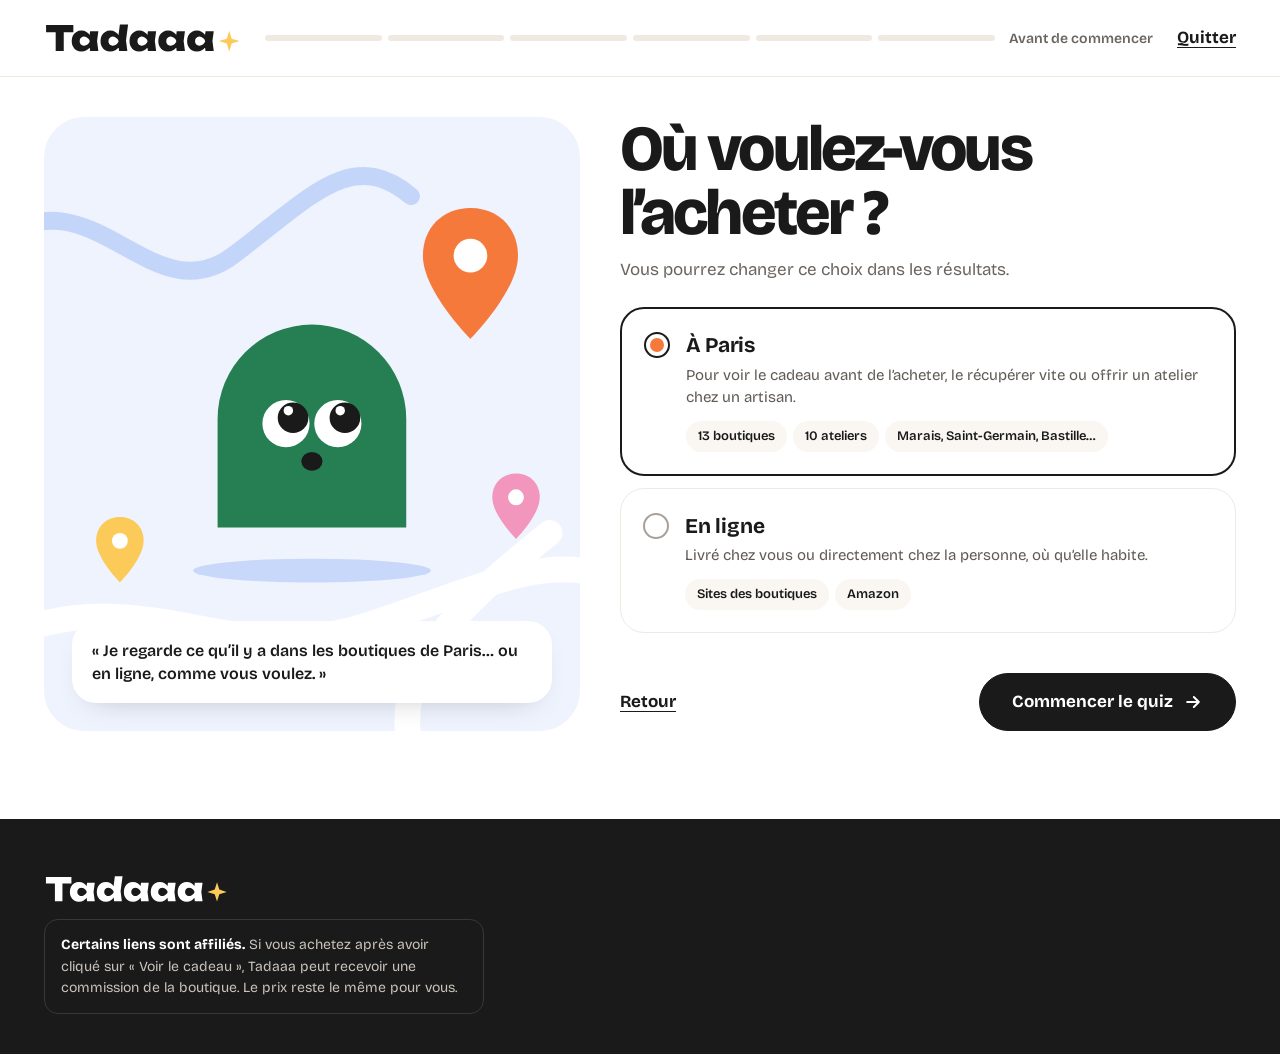
==== quiz.html @ 26365021 "Add files via upload" ====
<!doctype html>
<html lang="fr">
<head>
<meta charset="utf-8">
<meta name="viewport" content="width=device-width, initial-scale=1">
<title>Tadaaa · Le quiz</title>
<link rel="icon" href="data:image/svg+xml,%3Csvg xmlns='http://www.w3.org/2000/svg' viewBox='0 0 24 24'%3E%3Cpath d='M12 1l2.6 8.4L23 12l-8.4 2.6L12 23l-2.6-8.4L1 12l8.4-2.6z' fill='%23FCCA59'/%3E%3C/svg%3E">
<link rel="preconnect" href="https://fonts.googleapis.com">
<link rel="preconnect" href="https://fonts.gstatic.com" crossorigin>
<link rel="stylesheet" href="https://fonts.googleapis.com/css2?family=Bricolage+Grotesque:opsz,wght@12..96,400;12..96,500;12..96,600;12..96,700;12..96,800&display=swap">
<link rel="stylesheet" href="assets/css/style.css">
</head>
<body>

<header class="entete entete--parcours">
  <div class="conteneur entete__barre">
    <a class="logo" href="index.html"><img src="assets/img/logo.svg" alt="Tadaaa, retour à l’accueil" width="190" height="30"></a>
    <div class="progression" style="--etapes:6">
      <div class="progression__pistes" id="pistes" aria-hidden="true"><span></span><span></span><span></span><span></span><span></span><span></span></div>
      <span class="progression__texte" id="progression-texte" aria-live="polite">Question 1 sur 6</span>
    </div>
    <a class="lien-souligne" href="index.html">Quitter</a>
  </div>
</header>

<main class="conteneur parcours">
  <div class="scene" id="scene" aria-hidden="true">
    <svg viewBox="0 0 560 600" preserveAspectRatio="xMidYMid slice"><path id="scene-ruban" d="M-30 470C70 400 150 540 250 460S420 340 600 420" fill="none" stroke="#FCCA59" stroke-width="40" stroke-linecap="round"/></svg>
    <span data-perso="eclat" data-couleur="orange" class="flotte flotte--2" style="left:7%;top:8%;width:16%"></span>
    <span data-perso="fleur" data-couleur="rose" class="flotte flotte--3" style="right:8%;top:9%;width:16%"></span>
    <span data-perso="croix" data-couleur="vert" class="flotte" style="right:10%;top:52%;width:12%"></span>
    <span id="scene-perso" class="flotte scene__heros" style="left:27%;top:24%;width:46%"></span>
    <p class="bulle" id="scene-bulle"></p>
  </div>

  <section class="panneau" id="panneau" aria-labelledby="question-titre">
    <div class="panneau__resume" id="resume"></div>
    <h1 id="question-titre" tabindex="-1"></h1>
    <p class="panneau__sous-titre" id="question-sous-titre"></p>
    <div id="question-choix"></div>
    <div class="panneau__pied">
      <button type="button" class="lien-souligne" id="btn-precedent">Question précédente</button>
      <div style="display:flex;flex-wrap:wrap;gap:16px;align-items:center">
        <button type="button" class="lien-souligne" id="btn-passer" hidden></button>
        <button type="button" class="btn btn--grand" id="btn-suivant">Continuer <svg width="20" height="20" viewBox="0 0 24 24" fill="none" stroke="currentColor" stroke-width="2.4" stroke-linecap="round" stroke-linejoin="round" aria-hidden="true"><path d="M5 12h14M13 6l6 6-6 6"/></svg></button>
      </div>
    </div>
  </section>
</main>

<footer class="pied pied--compact">
  <div class="conteneur pied__haut">
    <div class="pied__marque">
      <img src="assets/img/logo-blanc.svg" alt="Tadaaa" width="180" height="28">
      <p class="pied__mention"><strong>Certains liens sont affiliés.</strong> Si vous achetez après avoir cliqué sur «&nbsp;Voir le cadeau&nbsp;», Tadaaa peut recevoir une commission de la boutique. Le prix reste le même pour vous.</p>
    </div>
  </div>
</footer>

<script src="assets/js/commun.js"></script>
<script src="assets/js/quiz.js"></script>
</body>
</html>
---- assets/css/style.css ----
/* =========================================================
   Tadaaa · feuille de style commune
   ========================================================= */

:root {
  --bleu: #99B7F5;
  --vert: #267F53;
  --orange: #F5793B;
  --rose: #F296BD;
  --jaune: #FCCA59;

  --bleu-pale: #EEF3FE;
  --vert-pale: #E6F1EB;
  --orange-pale: #FEEEE5;
  --rose-pale: #FDEDF4;
  --jaune-pale: #FFF6DF;

  --vert-texte: #1D6343;
  --bleu-texte: #2F55A8;

  --encre: #1A1A1A;
  --texte-2: #5F5A54;
  --texte-3: #6B6560;
  --ligne: #EFE9E1;
  --ligne-2: #E2DBD1;
  --creme: #FAF7F2;
  --blanc: #FFFFFF;

  --rayon-s: 14px;
  --rayon-m: 24px;
  --rayon-l: 40px;
  --ombre: 0 18px 40px -24px rgba(26, 26, 26, .28);
  --largeur: 1240px;
  --police: 'Bricolage Grotesque', 'Helvetica Neue', Arial, sans-serif;
}

*, *::before, *::after { box-sizing: border-box; }
html { -webkit-text-size-adjust: 100%; scroll-behavior: smooth; }
body {
  margin: 0;
  background: var(--blanc);
  color: var(--encre);
  font-family: var(--police);
  font-size: 17px;
  line-height: 1.5;
  -webkit-font-smoothing: antialiased;
}
img, svg { display: block; max-width: 100%; }
a { color: inherit; }
a:hover { color: var(--orange); }
button, input, select { font: inherit; color: inherit; }
:focus-visible { outline: 3px solid var(--bleu); outline-offset: 3px; border-radius: 6px; }
h1, h2, h3 { margin: 0; letter-spacing: -0.035em; line-height: 1.02; font-weight: 800; }
p { margin: 0; }
.sr-only { position: absolute; width: 1px; height: 1px; overflow: hidden; clip: rect(0 0 0 0); white-space: nowrap; }

.conteneur { max-width: var(--largeur); margin: 0 auto; padding: 0 24px; }
@media (max-width: 600px) { .conteneur { padding: 0 16px; } }

/* ---------- Boutons ---------- */
.btn {
  display: inline-flex; align-items: center; justify-content: center; gap: 10px;
  min-height: 52px; padding: 0 26px; border-radius: 999px;
  border: 1px solid var(--encre); background: var(--encre); color: var(--blanc);
  font-weight: 700; font-size: 16px; text-decoration: none; cursor: pointer;
  transition: transform .15s ease, background .15s ease;
}
.btn:hover { color: var(--blanc); background: #333; transform: translateY(-1px); }
.btn:disabled { opacity: .35; cursor: not-allowed; transform: none; }
.btn--grand { min-height: 58px; padding: 0 32px; font-size: 17px; }
.btn--petit { min-height: 44px; padding: 0 18px; font-size: 15px; }
.btn--plein { width: 100%; }
.btn--contour { background: var(--blanc); color: var(--encre); border-color: var(--ligne-2); }
.btn--contour:hover { background: var(--creme); color: var(--encre); }
.btn svg { flex: none; }
.lien-souligne { font-weight: 700; text-underline-offset: 4px; background: none; border: 0; padding: 0; cursor: pointer; text-decoration: underline; }

/* ---------- Pastilles ---------- */
.pastille {
  display: inline-flex; align-items: center; gap: 6px;
  padding: 6px 12px; border-radius: 999px; background: var(--creme);
  font-size: 13px; font-weight: 600; text-decoration: none; white-space: nowrap;
}
.pastille--vert { background: var(--vert-pale); color: var(--vert-texte); font-weight: 700; }
.pastille--bleu { background: var(--bleu-pale); color: var(--bleu-texte); font-weight: 700; }
.pastille--jaune { background: var(--jaune-pale); }
.pastille--blanc { background: var(--blanc); }
a.pastille:hover { color: inherit; filter: brightness(.97); }

/* ---------- En-tête ---------- */
.entete { background: var(--blanc); border-bottom: 1px solid var(--ligne); position: relative; z-index: 5; }
.entete__barre { display: flex; align-items: center; gap: 24px; min-height: 76px; flex-wrap: wrap; padding-top: 12px; padding-bottom: 12px; }
.logo { display: inline-flex; flex: none; }
.logo img { height: 30px; width: auto; }
.entete__nav { display: flex; gap: 28px; margin-left: auto; font-weight: 600; font-size: 15px; }
.entete__nav a { text-decoration: none; }
.entete__actions { display: flex; align-items: center; gap: 10px; }
@media (max-width: 900px) { .entete__nav { display: none; } .entete__actions { margin-left: auto; } }
@media (max-width: 600px) { .logo img { height: 24px; } }

/* barre de progression du parcours */
.progression { flex: 1 1 280px; min-width: 0; display: flex; align-items: center; gap: 14px; }
.progression__pistes { flex: 1; display: grid; grid-template-columns: repeat(var(--etapes, 6), minmax(0, 1fr)); gap: 6px; }
.progression__pistes span { height: 6px; border-radius: 3px; background: var(--ligne); transition: background .3s ease; }
.progression__texte { font-weight: 600; font-size: 14px; color: var(--texte-3); white-space: nowrap; }
@media (max-width: 600px) {
  .entete--parcours .entete__barre { gap: 12px 16px; }
  .entete--parcours .progression { order: 3; flex-basis: 100%; }
}

/* ---------- Pied de page ---------- */
.pied { background: var(--encre); color: #D9D4CD; margin-top: 96px; }
.pied__haut { display: flex; flex-wrap: wrap; justify-content: space-between; gap: 40px; padding-top: 56px; padding-bottom: 40px; }
.pied__marque { flex: 1 1 320px; max-width: 440px; display: flex; flex-direction: column; gap: 16px; }
.pied__marque img { height: 28px; width: auto; align-self: flex-start; }
.pied__mention {
  font-size: 14px; line-height: 1.55; color: #C9C3BB;
  padding: 14px 16px; border-radius: var(--rayon-s); border: 1px solid #3A3733;
}
.pied__mention strong { color: var(--blanc); }
.pied__liens { display: flex; gap: 56px; flex-wrap: wrap; font-size: 14px; }
.pied__liens h2 { font-size: 14px; letter-spacing: 0; color: var(--blanc); margin-bottom: 12px; font-weight: 700; }
.pied__liens ul { list-style: none; margin: 0; padding: 0; display: grid; gap: 8px; }
.pied__liens a { text-decoration: none; color: #C9C3BB; }
.pied__liens a:hover { color: var(--jaune); }
.pied__bas { border-top: 1px solid #2E2B28; padding-top: 18px; padding-bottom: 24px; font-size: 13px; color: #8F8880; }
.pied--compact { margin-top: 64px; }

/* ---------- Personnages ---------- */
[data-perso] { display: block; }
[data-perso] svg { width: 100%; height: auto; overflow: visible; }
@media (prefers-reduced-motion: no-preference) {
  .flotte { animation: flotte 5s ease-in-out infinite; }
  .flotte--2 { animation-delay: -1.6s; animation-duration: 6s; }
  .flotte--3 { animation-delay: -3.1s; animation-duration: 5.5s; }
  @keyframes flotte { 0%, 100% { transform: translateY(0) rotate(0); } 50% { transform: translateY(-10px) rotate(2deg); } }
}

/* =========================================================
   Accueil
   ========================================================= */
.hero { overflow: hidden; }
.hero__grille { display: flex; flex-wrap: wrap; align-items: center; gap: 56px; padding-top: 56px; padding-bottom: 96px; }
.hero__texte { flex: 1 1 460px; min-width: 0; display: flex; flex-direction: column; gap: 24px; }
.hero__compteur { align-self: flex-start; }
.hero__compteur::before { content: ''; width: 8px; height: 8px; border-radius: 50%; background: var(--orange); }
.hero h1 { font-size: clamp(48px, 6.4vw, 88px); line-height: .98; letter-spacing: -0.045em; text-wrap: balance; }
.souligne { position: relative; display: inline-block; }
.souligne svg { position: absolute; left: 0; bottom: -0.14em; width: 100%; height: 0.26em; }
.hero__intro { max-width: 520px; font-size: 19px; line-height: 1.55; color: var(--texte-2); }

.choix-zone-rapide {
  max-width: 560px; padding: 20px; border-radius: 28px; background: var(--blanc);
  border: 1px solid var(--ligne); box-shadow: var(--ombre);
  display: flex; flex-direction: column; gap: 14px;
}
.choix-zone-rapide legend { font-weight: 700; font-size: 17px; padding: 0; margin-bottom: 4px; }
.choix-zone-rapide fieldset { border: 0; margin: 0; padding: 0; display: grid; grid-template-columns: 1fr 1fr; gap: 10px; }
@media (max-width: 480px) { .choix-zone-rapide fieldset { grid-template-columns: 1fr; } }
.tuile-radio { position: relative; cursor: pointer; }
.tuile-radio input { position: absolute; opacity: 0; pointer-events: none; }
.tuile-radio span {
  display: flex; flex-direction: column; gap: 2px; height: 100%;
  padding: 14px 16px; border-radius: 16px; border: 1.5px solid var(--ligne); background: var(--blanc);
  transition: border-color .15s ease, background .15s ease;
}
.tuile-radio strong { display: flex; align-items: center; gap: 8px; font-size: 16px; }
.tuile-radio small { font-size: 13px; color: var(--texte-3); line-height: 1.35; }
.tuile-radio:hover span { border-color: var(--ligne-2); }
.tuile-radio input:checked + span { border-color: var(--encre); background: var(--creme); }
.tuile-radio input:focus-visible + span { outline: 3px solid var(--bleu); outline-offset: 2px; }

.hero__visuel { flex: 1 1 420px; min-width: 0; position: relative; aspect-ratio: 1 / 1; max-width: 560px; margin: 0 auto; }
.hero__visuel > svg.rubans { position: absolute; inset: 0; width: 100%; height: 100%; }
.hero__visuel [data-perso] { position: absolute; }
.etiquette {
  position: absolute; padding: 8px 14px; border-radius: 999px; font-size: 14px; font-weight: 700;
  box-shadow: 0 10px 24px -14px rgba(26, 26, 26, .4); white-space: nowrap;
}

.section { padding-top: 96px; }
.section__tete { display: flex; flex-wrap: wrap; align-items: flex-end; justify-content: space-between; gap: 16px 40px; margin-bottom: 36px; }
.section__tete h2 { font-size: clamp(36px, 4.4vw, 56px); }
.section__tete p { max-width: 400px; color: var(--texte-2); font-size: 16px; }
@media (max-width: 600px) { .section { padding-top: 72px; } }

.etapes { display: grid; grid-template-columns: repeat(auto-fit, minmax(260px, 1fr)); gap: 16px; }
.etape { padding: 28px; border-radius: var(--rayon-m); border: 1px solid var(--ligne); background: var(--blanc); display: flex; flex-direction: column; gap: 12px; }
.etape__haut { display: flex; justify-content: space-between; align-items: center; margin-bottom: 8px; }
.etape__num { width: 40px; height: 40px; border-radius: 50%; display: grid; place-items: center; font-weight: 800; }
.etape [data-perso] { width: 60px; }
.etape h3 { font-size: 22px; letter-spacing: -0.02em; }
.etape p { color: var(--texte-2); font-size: 15px; }

.occasions { display: grid; grid-template-columns: repeat(auto-fit, minmax(220px, 1fr)); gap: 16px; }
.occasion {
  min-height: 260px; padding: 24px; border-radius: 28px; text-decoration: none;
  display: flex; flex-direction: column; justify-content: space-between; gap: 24px;
  transition: transform .2s ease;
}
.occasion:hover { color: var(--encre); transform: translateY(-4px); }
.occasion [data-perso] { width: 96px; }
.occasion__bas { display: flex; align-items: flex-end; justify-content: space-between; gap: 12px; }
.occasion strong { font-size: 26px; line-height: 1.05; letter-spacing: -0.03em; }
@media (max-width: 600px) { .occasion { min-height: 200px; } }

.idees { display: grid; grid-template-columns: repeat(4, minmax(0, 1fr)); gap: 24px 16px; }
@media (max-width: 1000px) { .idees { grid-template-columns: repeat(2, minmax(0, 1fr)); } }
@media (max-width: 520px) { .idees { grid-template-columns: 1fr; } }

.bandeau-zones { background: var(--vert); color: var(--blanc); margin-top: 96px; padding: 88px 0; }
.bandeau-zones .section__tete p { color: #D6EADF; }
.bandeau-zones h2 { color: var(--blanc); }
.zones-cartes { display: grid; grid-template-columns: repeat(auto-fit, minmax(300px, 1fr)); gap: 16px; }
.zone-carte { background: var(--blanc); color: var(--encre); border-radius: var(--rayon-m); padding: 28px; display: flex; flex-direction: column; gap: 12px; }
.zone-carte__icone { width: 44px; height: 44px; border-radius: 50%; display: grid; place-items: center; }
.zone-carte h3 { font-size: 24px; letter-spacing: -0.02em; }
.zone-carte p { color: var(--texte-2); font-size: 15px; }
.zone-carte ul { list-style: none; padding: 0; margin: 4px 0 8px; display: flex; flex-wrap: wrap; gap: 6px; }
.zone-carte .btn { align-self: flex-start; margin-top: auto; }

/* =========================================================
   Carte cadeau (accueil + résultats)
   ========================================================= */
.cadeau { display: flex; flex-direction: column; gap: 10px; min-width: 0; }
.cadeau__visuel {
  position: relative; aspect-ratio: 4 / 3; border-radius: var(--rayon-m);
  display: grid; place-items: center; overflow: hidden;
}
.cadeau__visuel svg { width: 46%; height: auto; transition: transform .3s ease; }
.cadeau:hover .cadeau__visuel svg { transform: scale(1.06) rotate(-2deg); }
.cadeau__score { position: absolute; top: 12px; left: 12px; }
.cadeau__meta { display: flex; justify-content: space-between; align-items: flex-start; gap: 8px; font-size: 13px; color: var(--texte-3); padding: 0 4px; }
.cadeau__meta span:first-child { min-width: 0; overflow: hidden; text-overflow: ellipsis; white-space: nowrap; padding-top: 3px; }
.cadeau__meta .pastille { font-size: 12px; padding: 3px 9px; flex: none; }
.cadeau h3 { font-size: 18px; line-height: 1.25; letter-spacing: -0.01em; font-weight: 700; padding: 0 4px; }
.cadeau__bas { display: flex; align-items: center; justify-content: space-between; gap: 12px; padding: 0 4px; margin-top: auto; }
.prix { font-weight: 800; font-size: 19px; white-space: nowrap; }
.prix small { font-weight: 600; font-size: 13px; color: var(--texte-3); }
.cadeau .btn { min-height: 42px; padding: 0 16px; font-size: 14px; }

/* =========================================================
   Parcours (zone + quiz)
   ========================================================= */
.parcours { display: flex; flex-wrap: wrap; gap: 40px; align-items: stretch; padding-top: 40px; padding-bottom: 24px; }
.scene {
  position: relative; flex: 1 1 440px; min-width: 0; min-height: 600px;
  border-radius: var(--rayon-l); overflow: hidden; transition: background .4s ease;
}
.scene > svg { position: absolute; inset: 0; width: 100%; height: 100%; }
.scene [data-perso], .scene > span { position: absolute; }
.bulle {
  position: absolute; left: 28px; right: 28px; bottom: 28px; padding: 18px 20px;
  border-radius: var(--rayon-m); background: var(--blanc); box-shadow: 0 12px 30px -20px rgba(26, 26, 26, .35);
  font-size: 16px; line-height: 1.45; font-weight: 600;
}
.panneau { flex: 1 1 520px; min-width: 0; display: flex; flex-direction: column; gap: 24px; }
.panneau h1 { font-size: clamp(40px, 5vw, 68px); line-height: 1; letter-spacing: -0.045em; }
.panneau__sous-titre { font-size: 17px; color: var(--texte-3); margin-top: -12px; }
.panneau__resume { display: flex; flex-wrap: wrap; gap: 8px; min-height: 30px; }
.panneau__pied { display: flex; flex-wrap: wrap; align-items: center; justify-content: space-between; gap: 16px; margin-top: auto; padding-top: 16px; }
@media (max-width: 1080px) {
  .parcours { gap: 24px; padding-top: 20px; }
  .scene { min-height: 300px; flex-basis: 100%; border-radius: 28px; }
  .scene [data-perso] { width: 70px !important; }
  .scene .scene__heros { width: 150px !important; left: 50% !important; top: 28px !important; margin-left: -75px; }
  .scene [data-perso="croix"] { display: none; }
  .bulle { left: 16px; right: 16px; bottom: 16px; padding: 12px 14px; font-size: 14px; }
}

.options-zone { display: grid; gap: 12px; }
.option-zone { position: relative; cursor: pointer; display: block; }
.option-zone input { position: absolute; opacity: 0; pointer-events: none; }
.option-zone__boite {
  display: flex; gap: 16px; align-items: flex-start; padding: 22px 22px; border-radius: var(--rayon-m);
  border: 1.5px solid var(--ligne); background: var(--blanc); transition: border-color .15s ease, box-shadow .15s ease;
}
.option-zone:hover .option-zone__boite { border-color: var(--ligne-2); }
.option-zone input:checked + .option-zone__boite { border: 2px solid var(--encre); padding: 21.5px 21.5px; }
.option-zone input:focus-visible + .option-zone__boite { outline: 3px solid var(--bleu); outline-offset: 2px; }
.radio-rond { flex: none; width: 26px; height: 26px; border-radius: 50%; border: 2px solid #A9A199; margin-top: 2px; display: grid; place-items: center; }
.radio-rond::after { content: ''; width: 14px; height: 14px; border-radius: 50%; background: var(--orange); transform: scale(0); transition: transform .15s ease; }
.option-zone input:checked + .option-zone__boite .radio-rond { border-color: var(--encre); }
.option-zone input:checked + .option-zone__boite .radio-rond::after { transform: scale(1); }
.option-zone__titre { display: block; font-size: 21px; font-weight: 700; letter-spacing: -0.01em; }
.option-zone__texte { display: block; font-size: 15px; color: var(--texte-2); margin-top: 2px; }
.option-zone__chips { display: flex; flex-wrap: wrap; gap: 6px; margin-top: 12px; }

/* choix du quiz */
.choix { display: flex; flex-wrap: wrap; gap: 10px; }
.choix__btn {
  min-height: 54px; padding: 0 22px; border-radius: 999px; border: 1px solid var(--ligne-2); background: var(--blanc);
  font-weight: 600; font-size: 17px; cursor: pointer; display: inline-flex; align-items: center; gap: 8px;
  transition: background .15s ease, border-color .15s ease, transform .15s ease;
}
.choix__btn:hover { border-color: var(--encre); }
.choix__btn:active { transform: scale(.97); }
.choix__btn[aria-pressed="true"], .choix__btn[aria-checked="true"] { font-weight: 700; border-color: var(--c, var(--encre)); background: var(--c, var(--encre)); color: var(--c-texte, var(--encre)); }
.choix__btn[aria-pressed="true"]::after, .choix__btn[aria-checked="true"]::after { content: ''; width: 14px; height: 9px; border-left: 2.4px solid currentColor; border-bottom: 2.4px solid currentColor; transform: rotate(-45deg) translate(1px, -2px); }
.choix__btn:disabled { border-style: dashed; color: #8A8279; cursor: not-allowed; }
.choix__btn:disabled:hover { border-color: var(--ligne-2); }
.choix__btn small { font-weight: 500; font-size: 13px; opacity: .75; }

.choix--cartes { display: grid; grid-template-columns: repeat(auto-fill, minmax(160px, 1fr)); gap: 12px; }
.choix--cartes .choix__btn {
  min-height: 132px; border-radius: 22px; flex-direction: column; justify-content: flex-end; align-items: flex-start;
  padding: 16px 18px; text-align: left; position: relative; font-size: 18px;
}
.choix--cartes .choix__btn [data-perso] { width: 48px; position: absolute; top: 14px; left: 16px; }
.choix--cartes .choix__btn[aria-pressed="true"]::after, .choix--cartes .choix__btn[aria-checked="true"]::after { position: absolute; top: 22px; right: 20px; }

.quiz-etape { display: contents; }
@media (prefers-reduced-motion: no-preference) {
  .apparait { animation: apparait .35s ease both; }
  @keyframes apparait { from { opacity: 0; transform: translateY(12px); } to { opacity: 1; transform: none; } }
}

/* =========================================================
   Résultats
   ========================================================= */
.res-hero { position: relative; margin-top: 24px; border-radius: var(--rayon-l); background: var(--rose-pale); padding: 48px 40px; overflow: hidden; }
.res-hero > svg { position: absolute; inset: 0; width: 100%; height: 100%; }
.res-hero__texte { position: relative; max-width: 760px; display: flex; flex-direction: column; gap: 24px; }
.res-hero h1 { font-size: clamp(40px, 5.4vw, 72px); line-height: 1; letter-spacing: -0.045em; }
.res-hero__chips { display: flex; flex-wrap: wrap; gap: 8px; }
.res-hero__chips .pastille { font-size: 14px; padding: 8px 14px; }
.res-hero__chips a.pastille::after { content: '✎'; font-size: 12px; }
.res-hero__persos { position: absolute; right: 40px; top: 50%; transform: translateY(-50%); display: flex; align-items: center; gap: 4px; }
.res-hero__persos [data-perso] { width: 96px; }
.res-hero__persos [data-perso]:nth-child(2) { width: 128px; }
@media (max-width: 1100px) { .res-hero__persos { display: none; } }
@media (max-width: 600px) { .res-hero { padding: 32px 20px; border-radius: 28px; } }

.res-corps { display: grid; grid-template-columns: 290px minmax(0, 1fr); gap: 32px; align-items: start; margin-top: 40px; }
@media (max-width: 960px) { .res-corps { grid-template-columns: 1fr; } }

.filtres { position: sticky; top: 16px; background: var(--creme); border-radius: 28px; padding: 24px; display: flex; flex-direction: column; gap: 22px; }
.filtres fieldset { border: 0; margin: 0; padding: 0; display: flex; flex-direction: column; gap: 8px; }
.filtres legend, .filtres label.titre { font-weight: 700; font-size: 16px; padding: 0; margin-bottom: 6px; }
.filtres hr { border: 0; border-top: 1px solid var(--ligne-2); margin: 0; width: 100%; }
.case { display: flex; align-items: center; gap: 10px; font-size: 15px; cursor: pointer; }
.case input { width: 20px; height: 20px; margin: 0; accent-color: var(--vert); flex: none; }
.filtres select {
  width: 100%; min-height: 48px; padding: 0 14px; border-radius: 14px; border: 1px solid var(--ligne-2);
  background: var(--blanc); font-weight: 600; font-size: 15px; cursor: pointer;
}
.filtres__reinit { align-self: flex-start; font-size: 14px; }
@media (max-width: 960px) {
  .filtres { position: static; }
  .filtres__corps { display: grid; grid-template-columns: repeat(auto-fit, minmax(200px, 1fr)); gap: 22px; }
}
@media (min-width: 961px) { .filtres__corps { display: flex; flex-direction: column; gap: 22px; } }

.vedette { display: flex; flex-direction: row; flex-wrap: wrap; gap: 28px; padding-bottom: 32px; border-bottom: 1px solid var(--ligne); margin-bottom: 32px; }
.vedette .cadeau__visuel { flex: 1 1 280px; aspect-ratio: auto; min-height: 320px; }
.vedette .cadeau__visuel svg { width: 38%; }
.vedette__infos { flex: 1 1 280px; min-width: 0; display: flex; flex-direction: column; gap: 14px; padding-top: 8px; }
.vedette__infos .cadeau__meta { padding: 0; justify-content: flex-start; flex-wrap: wrap; font-size: 14px; }
.vedette__infos .cadeau__meta span:first-child { white-space: normal; }
.vedette h2 { font-size: clamp(30px, 3vw, 40px); letter-spacing: -0.035em; line-height: 1.05; }
.vedette__raisons { display: flex; flex-wrap: wrap; gap: 6px; }
.vedette__bas { display: flex; flex-wrap: wrap; align-items: center; gap: 16px; margin-top: auto; padding-top: 16px; }
.vedette__bas .prix { font-size: 36px; letter-spacing: -0.03em; margin-right: auto; }

.grille-res { display: grid; grid-template-columns: repeat(auto-fill, minmax(230px, 1fr)); gap: 32px 20px; }
.res-sous-titre { font-size: 26px; letter-spacing: -0.03em; margin: 48px 0 6px; }
.res-sous-texte { color: var(--texte-3); font-size: 15px; margin-bottom: 24px; }
.res-vide { padding: 48px 32px; border-radius: 28px; background: var(--jaune-pale); display: flex; flex-direction: column; gap: 16px; align-items: flex-start; }
.res-vide [data-perso] { width: 90px; }
.res-vide h2 { font-size: 30px; }
.res-note { margin-top: 40px; font-size: 13px; color: var(--texte-3); max-width: 760px; }
.chargement { padding: 80px 0; text-align: center; color: var(--texte-3); }
[tabindex="-1"]:focus { outline: none; }
.res-hero__chips .pastille { white-space: normal; }
@media (max-width: 960px) {
  .filtres { padding: 20px; gap: 16px; }
  .filtres fieldset { flex-direction: row; flex-wrap: wrap; gap: 8px 18px; }
  .filtres legend { width: 100%; }
}
.entete:not(.entete--parcours) .entete__barre { flex-wrap: nowrap; }
@media (max-width: 600px) {
  .entete--parcours .entete__barre > .lien-souligne { margin-left: auto; }
  .entete__actions .btn { padding: 0 14px; font-size: 14px; }
}
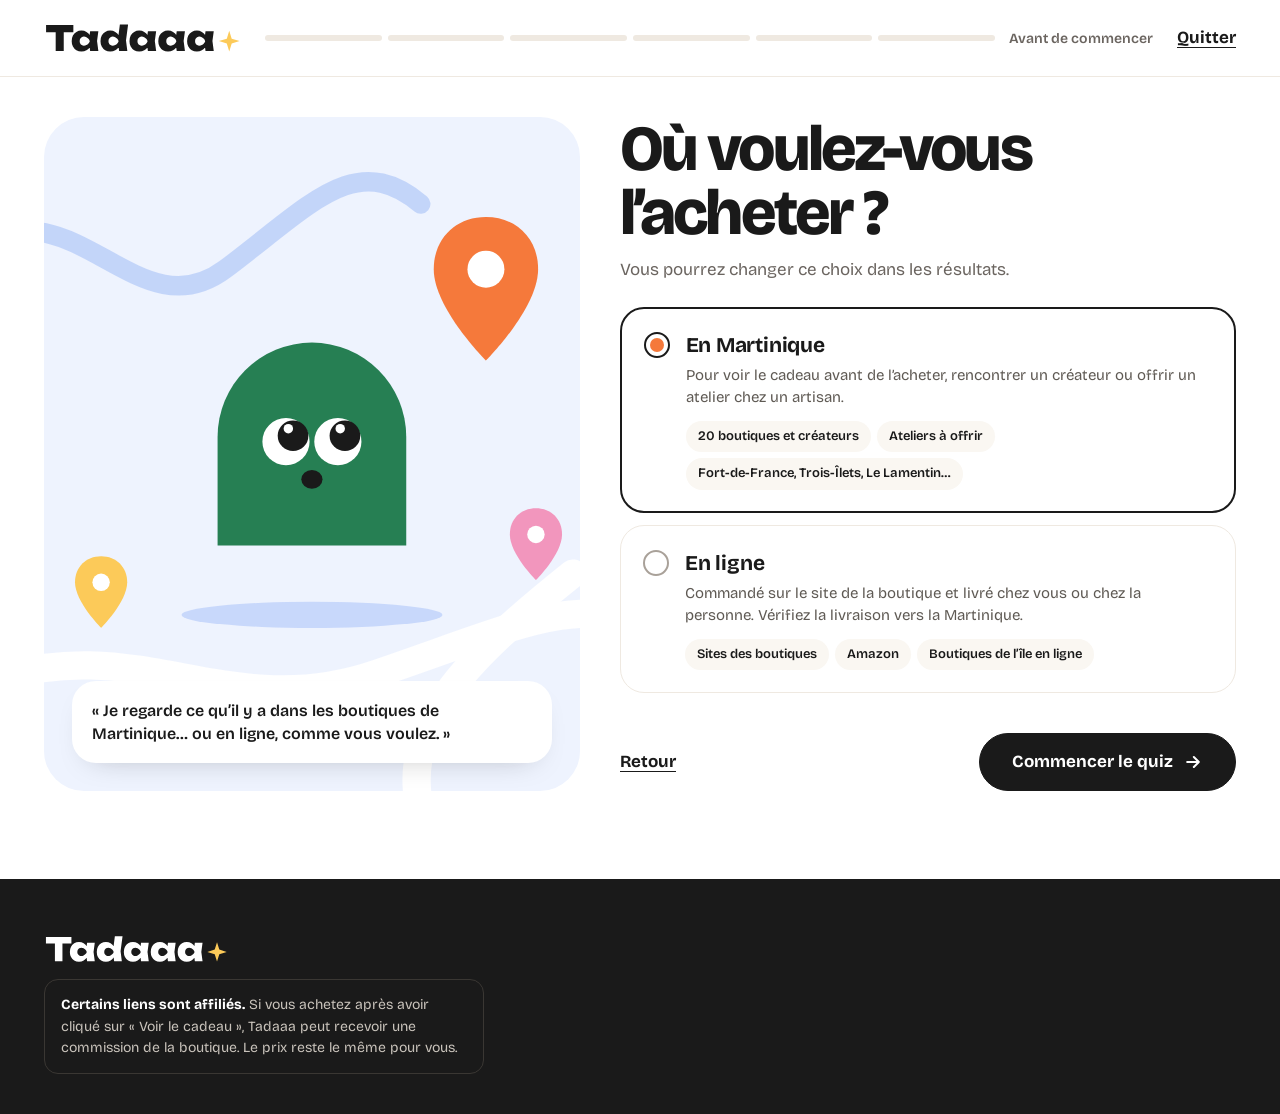
==== commit fe6cdcc0: "Version mobile et machine à cadeaux" ====
--- a/quiz.html
+++ b/quiz.html
@@ -10,7 +10,7 @@
 <link rel="stylesheet" href="https://fonts.googleapis.com/css2?family=Bricolage+Grotesque:opsz,wght@12..96,400;12..96,500;12..96,600;12..96,700;12..96,800&display=swap">
 <link rel="stylesheet" href="assets/css/style.css">
 </head>
-<body>
+<body class="page-parcours">
 
 <header class="entete entete--parcours">
   <div class="conteneur entete__barre">
@@ -37,6 +37,7 @@
     <div class="panneau__resume" id="resume"></div>
     <h1 id="question-titre" tabindex="-1"></h1>
     <p class="panneau__sous-titre" id="question-sous-titre"></p>
+    <div id="question-extra"></div>
     <div id="question-choix"></div>
     <div class="panneau__pied">
       <button type="button" class="lien-souligne" id="btn-precedent">Question précédente</button>
--- a/assets/css/style.css
+++ b/assets/css/style.css
@@ -238,6 +238,11 @@
 .prix { font-weight: 800; font-size: 19px; white-space: nowrap; }
 .prix small { font-weight: 600; font-size: 13px; color: var(--texte-3); }
 .cadeau .btn { min-height: 42px; padding: 0 16px; font-size: 14px; }
+.cadeau__texte { font-size: 14px; line-height: 1.45; color: var(--texte-2); padding: 0 4px; }
+.cadeau__info { font-size: 12.5px; line-height: 1.4; color: var(--texte-3); padding: 0 4px; font-style: italic; }
+.cadeau--boutique .cadeau__bas .pastille { font-size: 12px; padding: 3px 9px; }
+.filtres [disabled] { opacity: .45; }
+.filtres__aide { font-size: 12.5px; color: var(--texte-3); margin-top: 6px; }
 
 /* =========================================================
    Parcours (zone + quiz)
@@ -382,3 +387,291 @@
   .entete--parcours .entete__barre > .lien-souligne { margin-left: auto; }
   .entete__actions .btn { padding: 0 14px; font-size: 14px; }
 }
+
+/* =========================================================
+   Boutons de couleur (maquettes mobiles)
+   ========================================================= */
+.btn--jaune { background: var(--jaune); border-color: var(--jaune); color: var(--encre); }
+.btn--jaune:hover { background: #F8BE3C; border-color: #F8BE3C; color: var(--encre); }
+.btn--bleu { background: var(--bleu); border-color: var(--bleu); color: var(--encre); }
+.btn--bleu:hover { background: #86A8F0; color: var(--encre); }
+.btn--blanc { background: var(--blanc); border-color: var(--blanc); color: var(--encre); box-shadow: 0 6px 18px -12px rgba(26, 26, 26, .3); }
+.btn--blanc:hover { background: var(--blanc); color: var(--encre); }
+
+/* Éléments réservés à la version mobile : masqués sur ordinateur */
+.hero-mobile, .budget-curseur, .cadeau__etiquette, .cadeau__mots, .cadeau__ouvrir,
+.res-recap, .res-etoile, .res-refaire, .filtres__titre-mobile, .progression__texte .court { display: none; }
+.choix:not(.choix--cartes) .choix__icone { display: none; }
+
+/* =========================================================
+   Machine à cadeaux (affichée seulement sur mobile, voir tirage.js)
+   ========================================================= */
+html.tirage-actif, html.fiche-ouverte { overflow: hidden; }
+.tirage {
+  position: fixed; inset: 0; z-index: 100; background: var(--rose);
+  display: flex; flex-direction: column; align-items: center; gap: 22px;
+  padding: 18px 16px calc(28px + env(safe-area-inset-bottom)); overflow: hidden;
+  transition: opacity .35s ease, transform .35s ease;
+}
+.tirage--fin { opacity: 0; transform: scale(1.04); pointer-events: none; }
+.tirage__haut { align-self: stretch; }
+.tirage__haut img { height: 24px; width: auto; }
+.tirage__titre { font-size: 32px; font-weight: 800; letter-spacing: -0.04em; line-height: 1.05; text-align: center; margin-top: 4vh; }
+
+.machine { position: relative; width: 252px; margin-top: 2vh; --h: 84px; }
+.machine__tete {
+  position: relative; height: 62px; margin: 0 16px; border-radius: 28px 28px 0 0; background: var(--jaune);
+  display: flex; align-items: flex-end; justify-content: center; padding-bottom: 9px;
+}
+.machine__etoile { position: absolute; top: 7px; left: 50%; width: 22px; margin-left: -11px; color: #EE5A3A; }
+.machine__lampes { display: flex; gap: 9px; }
+.machine__lampes span { width: 8px; height: 8px; border-radius: 50%; background: #fff; }
+.machine__corps { position: relative; z-index: 1; background: #4A6FDB; border-radius: 22px; padding: 14px 14px 12px; }
+.machine__fenetre { background: #2F55A8; border-radius: 14px; padding: 10px; display: grid; grid-template-columns: repeat(3, minmax(0, 1fr)); gap: 8px; }
+.rouleau { height: var(--h); border-radius: 10px; background: #fff; overflow: hidden; position: relative; }
+.rouleau::after { content: ''; position: absolute; inset: 0; pointer-events: none; background: linear-gradient(#0000001f, #0000 24%, #0000 76%, #0000001f); }
+.rouleau__case { height: var(--h); display: grid; place-items: center; }
+.rouleau__case svg { width: 58%; height: auto; }
+.rouleau__texte { font-weight: 800; font-size: 21px; letter-spacing: -0.03em; white-space: nowrap; }
+.rouleau__texte--long { font-size: 14px; }
+.rouleau--arrete { animation: rouleau-stop .32s ease; }
+@keyframes rouleau-stop { 40% { transform: translateY(3px); } }
+.machine__plaque { width: 72%; margin: 12px auto 0; padding: 4px 0; border-radius: 999px; background: var(--jaune); text-align: center; font-weight: 800; font-size: 12px; letter-spacing: .14em; }
+.machine__levier { position: absolute; right: -20px; top: 70px; width: 24px; height: 92px; }
+.machine__tige { position: absolute; left: 7px; bottom: 0; width: 10px; height: 74px; border-radius: 6px; background: #D9DEEA; transform-origin: 50% 100%; }
+.machine__boule { position: absolute; left: 0; top: 0; width: 24px; height: 24px; border-radius: 50%; background: #EE5A3A; }
+.machine__socle { height: 72px; margin: 0 14px; border-radius: 0 0 18px 18px; background: #2F55A8; display: grid; place-items: center; }
+.machine__socle span { width: 76px; height: 9px; border-radius: 6px; background: #1A1A1A; }
+.tirage__points { display: flex; gap: 8px; margin-top: 4px; }
+.tirage__points span { width: 10px; height: 10px; border-radius: 50%; background: var(--orange); }
+.tirage__points span:nth-child(2) { background: var(--jaune); }
+.tirage__points span:nth-child(3) { background: var(--bleu); }
+.tirage__resume { max-width: 300px; text-align: center; font-size: 15px; font-weight: 600; color: rgba(26, 26, 26, .72); }
+@media (prefers-reduced-motion: no-preference) {
+  .machine__lampes span { animation: lampe .5s steps(1) infinite; }
+  .machine__lampes span:nth-child(even) { animation-delay: -.25s; }
+  @keyframes lampe { 50% { background: #F5793B; } }
+  .machine__etoile { animation: etoile 1.2s ease-in-out infinite; }
+  @keyframes etoile { 50% { transform: scale(1.3) rotate(45deg); } }
+  .tirage--tire .machine__tige { animation: tige .7s ease-in-out; }
+  .tirage--tire .machine__boule { animation: boule .7s ease-in-out; }
+  @keyframes tige { 45% { transform: scaleY(.18); } }
+  @keyframes boule { 45% { transform: translateY(62px); } }
+  .tirage__points span { animation: point .9s ease-in-out infinite; }
+  .tirage__points span:nth-child(2) { animation-delay: .15s; }
+  .tirage__points span:nth-child(3) { animation-delay: .3s; }
+  @keyframes point { 0%, 60%, 100% { transform: none; } 30% { transform: translateY(-8px); } }
+}
+
+/* =========================================================
+   Version mobile (maquettes)
+   ========================================================= */
+@media (max-width: 720px) {
+  :root { --creme-app: #FBF3E6; }
+
+  /* ---------- Accueil ---------- */
+  .page-accueil .entete { background: var(--creme-app); border-bottom: 0; }
+  .page-accueil .entete__actions { display: none; }
+  .page-accueil .hero { background: var(--creme-app); }
+  .page-accueil .hero__grille { padding-top: 24px; padding-bottom: 28px; min-height: calc(100svh - 76px); }
+  .page-accueil .hero__texte { flex-basis: 100%; gap: 16px; min-height: 100%; }
+  .page-accueil .hero__compteur, .page-accueil .choix-zone-rapide, .page-accueil .hero__visuel { display: none; }
+  .page-accueil .hero h1 { font-size: 46px; line-height: 1; margin-top: 4vh; }
+  .page-accueil .hero__intro { font-size: 17px; color: var(--encre); }
+  .hero-mobile { display: flex; flex-direction: column; gap: 22px; flex: 1; margin-top: 4px; }
+  .hero-mobile__persos { display: flex; justify-content: space-between; align-items: center; padding: 18px 0 2px; }
+  .hero-mobile__persos [data-perso] { width: 17.5%; }
+  .hero-mobile__atouts { list-style: none; margin: 0; padding: 0; display: flex; flex-wrap: wrap; gap: 8px; }
+  .hero-mobile__atouts .pastille { font-size: 13.5px; font-weight: 700; padding: 8px 14px; }
+  .hero-mobile__cta { margin-top: auto; min-height: 60px; font-size: 18px; font-weight: 800; }
+  .hero-mobile__sous { text-align: center; font-size: 13px; color: var(--texte-3); margin-top: -12px; }
+
+  /* ---------- Parcours : zone + quiz ---------- */
+  .page-parcours { background: var(--creme-app); }
+  .page-parcours .entete { background: var(--creme-app); border-bottom: 0; }
+  .page-parcours .entete__barre {
+    display: grid; grid-template-columns: 1fr auto; grid-template-areas: "logo compteur" "barre barre";
+    gap: 14px 12px; min-height: 0; padding-top: 16px; padding-bottom: 4px;
+  }
+  .page-parcours .logo { grid-area: logo; }
+  .page-parcours .progression { display: contents; }
+  .page-parcours .progression__pistes { grid-area: barre; gap: 0; background: #EFE5D6; border-radius: 4px; overflow: hidden; }
+  .page-parcours .progression__pistes span { height: 7px; border-radius: 0; background: transparent !important; }
+  .page-parcours .progression__pistes span[data-rempli] { background: var(--orange) !important; }
+  .page-parcours .progression__texte { grid-area: compteur; font-weight: 800; font-size: 15px; color: var(--texte-2); }
+  .page-parcours .progression__texte .long { display: none; }
+  .page-parcours .progression__texte .court { display: inline; }
+  .page-parcours .entete__barre > .lien-souligne { display: none; }
+  .page-parcours .pied { display: none; }
+  .page-parcours main.parcours { padding-top: 22px; padding-bottom: 0; min-height: calc(100svh - 80px); flex-wrap: nowrap; flex-direction: column; }
+  .page-parcours .scene { display: none; }
+  .page-parcours .panneau { flex: 1 0 auto; gap: 18px; }
+  .page-parcours .panneau h1 { font-size: 36px; line-height: 1.02; }
+  .page-parcours .panneau__sous-titre { font-size: 15px; margin-top: -10px; }
+  .page-parcours .panneau__resume { display: none; }
+  .page-parcours .panneau__pied {
+    position: sticky; bottom: 0; z-index: 2; margin: auto -16px 0; padding: 14px 16px calc(14px + env(safe-area-inset-bottom));
+    background: linear-gradient(rgba(251, 243, 230, 0), var(--creme-app) 22%);
+    display: grid; grid-template-columns: 1fr auto; grid-template-areas: "suivant suivant" "prec passer"; gap: 10px 16px;
+  }
+  .page-parcours .panneau__pied > div { display: contents !important; } /* le quiz a un style en ligne sur ce bloc */
+  .page-parcours .panneau__pied .btn { grid-area: suivant; width: 100%; min-height: 58px; background: var(--jaune); border-color: var(--jaune); color: var(--encre); font-size: 18px; font-weight: 800; }
+  .page-parcours .panneau__pied .btn:disabled { opacity: .5; }
+  .page-parcours .panneau__pied .btn svg { display: none; }
+  .page-parcours .panneau__pied .btn::after { content: '→'; font-size: 20px; }
+  .page-parcours #btn-precedent, .page-parcours .panneau__pied > .lien-souligne { grid-area: prec; justify-self: start; font-size: 14px; color: var(--texte-2); }
+  .page-parcours #btn-passer { grid-area: passer; justify-self: end; font-size: 14px; color: var(--texte-2); }
+
+  /* choix en grandes cartes (2 colonnes) */
+  .page-parcours .choix--grille { display: grid; grid-template-columns: repeat(2, minmax(0, 1fr)); gap: 12px; }
+  .page-parcours .choix__btn {
+    position: relative; border: 2px solid transparent; background: var(--blanc); color: var(--encre);
+    box-shadow: 0 8px 20px -14px rgba(26, 26, 26, .3); font-weight: 700; font-size: 16px;
+  }
+  .page-parcours .choix--grille .choix__btn {
+    min-height: 104px; padding: 14px 10px; border-radius: 22px; flex-direction: column; justify-content: center; gap: 10px;
+    text-align: center; line-height: 1.15;
+  }
+  .page-parcours .choix--grille .choix__btn:not(:has(.choix__icone)) { min-height: 54px; border-radius: 16px; font-size: 15.5px; }
+  .page-parcours .choix--grille .choix__icone { display: block; width: 38px; height: 38px; }
+  .page-parcours .choix--grille .choix__icone svg { width: 100%; height: 100%; }
+  .page-parcours .choix--grille .choix__icone--picto { width: 46px; height: 46px; border-radius: 14px; padding: 5px; }
+  .page-parcours .choix__btn[aria-pressed="true"], .page-parcours .choix__btn[aria-checked="true"] {
+    background: var(--jaune-pale); border-color: var(--encre); color: var(--encre); font-weight: 800;
+  }
+  .page-parcours .choix__btn[aria-pressed="true"]::after, .page-parcours .choix__btn[aria-checked="true"]::after {
+    content: ''; position: absolute; top: 9px; right: 9px; width: 24px; height: 24px; border: 0; border-radius: 50%; transform: none;
+    background: var(--vert) url("data:image/svg+xml,%3Csvg xmlns='http://www.w3.org/2000/svg' viewBox='0 0 24 24'%3E%3Cpath d='M6 12.5l4 4 8-9' fill='none' stroke='%23fff' stroke-width='3' stroke-linecap='round' stroke-linejoin='round'/%3E%3C/svg%3E") center / 15px no-repeat;
+  }
+  .page-parcours .choix__btn:disabled { border-style: solid; border-color: transparent; opacity: .45; }
+
+  /* choix en lignes (occasion, objet ou moment) */
+  .page-parcours .choix--liste.choix--cartes { display: flex; flex-direction: column; gap: 10px; }
+  .page-parcours .choix--liste.choix--cartes .choix__btn {
+    min-height: 58px; padding: 0 52px 0 14px; border-radius: 18px; flex-direction: row; justify-content: flex-start; align-items: center; gap: 12px; font-size: 17px;
+  }
+  .page-parcours .choix--liste.choix--cartes .choix__btn [data-perso] { position: static; width: 30px; flex: none; }
+  .page-parcours .choix--liste.choix--cartes .choix__btn[aria-checked="true"]::after { top: 50%; right: 14px; margin-top: -12px; }
+
+  /* curseur de budget */
+  .budget-curseur { display: flex; flex-direction: column; align-items: center; gap: 18px; padding: 10px 4px 6px; }
+  .budget-curseur__valeur { font-size: 72px; font-weight: 800; letter-spacing: -0.06em; line-height: 1; }
+  .budget-curseur__valeur.vide { color: #CFC5B7; }
+  .budget-curseur input[type=range] {
+    -webkit-appearance: none; appearance: none; width: 100%; height: 12px; border-radius: 6px; margin: 0;
+    background: linear-gradient(to right, var(--orange) var(--p, 8%), #EFE5D6 var(--p, 8%)); cursor: pointer;
+  }
+  .budget-curseur input[type=range]::-webkit-slider-thumb {
+    -webkit-appearance: none; width: 32px; height: 32px; border-radius: 50%; background: var(--blanc); border: 4px solid var(--orange); box-shadow: 0 4px 10px -4px rgba(26, 26, 26, .4);
+  }
+  .budget-curseur input[type=range]::-moz-range-thumb { width: 24px; height: 24px; border-radius: 50%; background: var(--blanc); border: 4px solid var(--orange); }
+
+  /* page zone */
+  .page-parcours .option-zone__boite { border: 2px solid transparent; box-shadow: 0 8px 20px -14px rgba(26, 26, 26, .3); padding: 18px; }
+  .page-parcours .option-zone input:checked + .option-zone__boite { border: 2px solid var(--encre); padding: 18px; background: var(--jaune-pale); }
+  .page-parcours .option-zone__titre { font-size: 19px; }
+  .page-parcours .option-zone__texte { font-size: 14px; }
+
+  /* ---------- Résultats ---------- */
+  .page-resultats { background: var(--creme-app); }
+  .page-resultats .entete { background: var(--creme-app); border-bottom: 0; }
+  .page-resultats .entete__actions { display: none; }
+  .page-resultats .res-hero { background: none; padding: 20px 0 4px; margin-top: 0; border-radius: 0; overflow: visible; }
+  .page-resultats .res-hero > svg:not(.res-etoile) { display: none; }
+  .page-resultats .res-hero > svg.res-etoile { display: block; inset: 22px 6px auto auto; width: 34px; height: 34px; }
+  .page-resultats .res-hero__texte { gap: 6px; }
+  .page-resultats .res-hero h1 { font-size: 64px; line-height: 1; letter-spacing: -0.055em; }
+  .page-resultats .res-cri { text-transform: lowercase; }
+  .page-resultats .res-hero h1:has(.res-cri) .res-suite { display: none; }
+  .page-resultats .res-hero h1:not(:has(.res-cri)) { font-size: 34px; }
+  .res-recap { display: block; font-size: 15px; color: var(--texte-2); }
+  .page-resultats .res-hero__chips { display: none; }
+  .page-resultats .res-corps { margin-top: 18px; gap: 28px; }
+  .page-resultats .res-corps > .filtres { order: 2; }
+  .filtres__titre-mobile { display: block; font-size: 22px; letter-spacing: -0.03em; }
+  .res-refaire { display: flex; margin-top: 28px; }
+
+  /* cartes en liste compacte */
+  .page-resultats .grille-res { display: flex; flex-direction: column; gap: 12px; }
+  .page-resultats .cadeau, .page-resultats .vedette {
+    position: relative; display: grid; grid-template-columns: 76px minmax(0, 1fr) auto;
+    grid-template-areas: "v tag prix" "v titre prix" "v mots prix"; column-gap: 14px; row-gap: 3px; align-items: center;
+    background: var(--blanc); border-radius: 20px; padding: 12px; box-shadow: 0 8px 20px -14px rgba(26, 26, 26, .3);
+    border: 0; margin: 0 0 12px; flex-wrap: nowrap;
+  }
+  .page-resultats .grille-res .cadeau { margin: 0; }
+  .page-resultats .cadeau__visuel, .page-resultats .vedette .cadeau__visuel {
+    grid-area: v; width: 76px; height: 76px; aspect-ratio: auto; min-height: 0; border-radius: 16px; flex: none;
+  }
+  .page-resultats .cadeau__visuel svg, .page-resultats .vedette .cadeau__visuel svg { width: 64%; }
+  .page-resultats .vedette__infos, .page-resultats .cadeau__bas, .page-resultats .vedette__bas { display: contents; }
+  .page-resultats .cadeau__meta, .page-resultats .vedette__raisons, .page-resultats .cadeau__texte, .page-resultats .cadeau__info,
+  .page-resultats .cadeau__score, .page-resultats .cadeau .btn, .page-resultats .cadeau__bas > :not(.prix), .page-resultats .vedette__bas > :not(.prix) { display: none; }
+  .cadeau__etiquette {
+    display: inline-flex; grid-area: tag; justify-self: start; align-self: end; padding: 3px 10px; border-radius: 999px;
+    background: var(--jaune-pale); font-size: 12px; font-weight: 700; white-space: nowrap;
+  }
+  .page-resultats .cadeau h3, .page-resultats .vedette h2 { grid-area: titre; padding: 0; font-size: 16.5px; line-height: 1.18; font-weight: 800; letter-spacing: -0.015em; }
+  .cadeau__mots { display: block; grid-area: mots; align-self: start; font-size: 13px; color: var(--texte-3); white-space: nowrap; overflow: hidden; text-overflow: ellipsis; }
+  .page-resultats .cadeau .prix, .page-resultats .vedette .prix { grid-area: prix; align-self: start; padding-top: 4px; font-size: 16px; letter-spacing: -0.02em; text-align: right; }
+  .page-resultats .prix small { display: none; }
+  .cadeau__ouvrir { display: block; position: absolute; inset: 0; width: 100%; border: 0; border-radius: 20px; background: none; cursor: pointer; }
+  .page-resultats .res-sous-titre { font-size: 22px; margin-top: 32px; }
+  .page-resultats .res-vide { padding: 28px 20px; margin-bottom: 12px; }
+  .page-resultats .res-vide h2 { font-size: 24px; }
+  .page-resultats .pied { margin-top: 48px; }
+}
+
+/* =========================================================
+   Fiche cadeau + « Bon cadeau ! » (mobile)
+   ========================================================= */
+.fiche {
+  position: fixed; inset: 0; z-index: 60; overflow-y: auto; -webkit-overflow-scrolling: touch;
+  background: #FBF3E6; display: flex; flex-direction: column;
+}
+.fiche[hidden] { display: none; }
+@media (prefers-reduced-motion: no-preference) {
+  .fiche { animation: fiche-entre .28s ease both; }
+  @keyframes fiche-entre { from { opacity: 0; transform: translateY(24px); } }
+}
+.fiche__visuel { position: relative; flex: none; height: 40vh; min-height: 230px; display: grid; place-items: center; }
+.fiche__visuel > svg { width: 44%; max-width: 190px; height: auto; }
+.fiche__rond {
+  position: absolute; top: calc(16px + env(safe-area-inset-top)); width: 46px; height: 46px; border-radius: 50%;
+  border: 0; background: var(--blanc); display: grid; place-items: center; cursor: pointer; box-shadow: 0 6px 16px -10px rgba(26, 26, 26, .4);
+}
+.fiche__retour { left: 16px; }
+.fiche__coeur { right: 16px; }
+[data-coeur] svg path { fill: none; transition: fill .15s ease; }
+[data-coeur][aria-pressed="true"] svg path { fill: var(--orange); stroke: var(--orange); }
+.fiche__corps { flex: 1; display: flex; flex-direction: column; gap: 12px; padding: 24px 16px calc(24px + env(safe-area-inset-bottom)); }
+.fiche .cadeau__etiquette { display: inline-flex; align-self: flex-start; }
+.fiche h2 { font-size: 30px; line-height: 1.05; letter-spacing: -0.035em; }
+.fiche__prix { font-size: 24px; font-weight: 800; letter-spacing: -0.02em; }
+.fiche__prix small { font-size: 14px; color: var(--texte-3); }
+.fiche__chez { display: flex; align-items: center; gap: 6px; color: var(--texte-2); font-size: 15px; margin-top: -4px; }
+.fiche__chez svg { flex: none; }
+.fiche__pourquoi { background: #FFF6DF; border-radius: 18px; padding: 14px 16px; font-size: 15.5px; line-height: 1.5; margin-top: 6px; }
+.fiche__texte { font-size: 15px; color: var(--texte-2); line-height: 1.5; }
+.fiche__actions { margin-top: auto; padding-top: 20px; display: flex; flex-direction: column; gap: 10px; }
+.fiche .btn--grand { min-height: 58px; padding: 0 20px; font-size: 16.5px; font-weight: 800; text-align: center; line-height: 1.2; }
+.fiche__note { text-align: center; font-size: 12.5px; color: var(--texte-3); }
+
+.fiche__bon { padding-top: calc(84px + env(safe-area-inset-top)); gap: 16px; }
+.fiche__bon h2 { font-size: 44px; letter-spacing: -0.045em; margin-top: 12px; }
+.fiche__etoile { display: block; width: 30px; color: var(--jaune); margin: -10px 0 0 2px; }
+.fiche__etoile svg { width: 30px; height: 30px; }
+.bon__carte { display: flex; align-items: center; gap: 14px; padding: 12px; border-radius: 20px; background: var(--blanc); box-shadow: 0 8px 20px -14px rgba(26, 26, 26, .3); }
+.bon__visuel { flex: none; width: 64px; height: 64px; border-radius: 16px; display: grid; place-items: center; }
+.bon__visuel svg { width: 62%; }
+.bon__texte { flex: 1; min-width: 0; display: flex; flex-direction: column; gap: 2px; font-size: 13.5px; color: var(--texte-3); }
+.bon__texte strong { font-size: 16px; color: var(--encre); line-height: 1.2; }
+.bon__texte small { display: none; }
+.bon__coeur { flex: none; width: 44px; height: 44px; border: 0; background: none; display: grid; place-items: center; cursor: pointer; }
+.bon__insta { display: flex; align-items: center; gap: 14px; padding: 16px; border-radius: 20px; background: var(--encre); color: var(--blanc); text-decoration: none; margin-top: 12px; }
+.bon__insta:hover { color: var(--blanc); }
+.bon__insta [data-perso] { width: 52px; flex: none; }
+.bon__insta > span:nth-child(2) { flex: 1; font-size: 14px; line-height: 1.35; }
+.bon__insta strong { display: block; font-size: 16px; }
+.bon__suivre { padding: 8px 16px; border-radius: 999px; background: var(--jaune); color: var(--encre); font-weight: 800; font-size: 14px; }
+.fiche__revenir { align-self: center; margin-top: auto; padding-top: 16px; font-size: 15px; }
